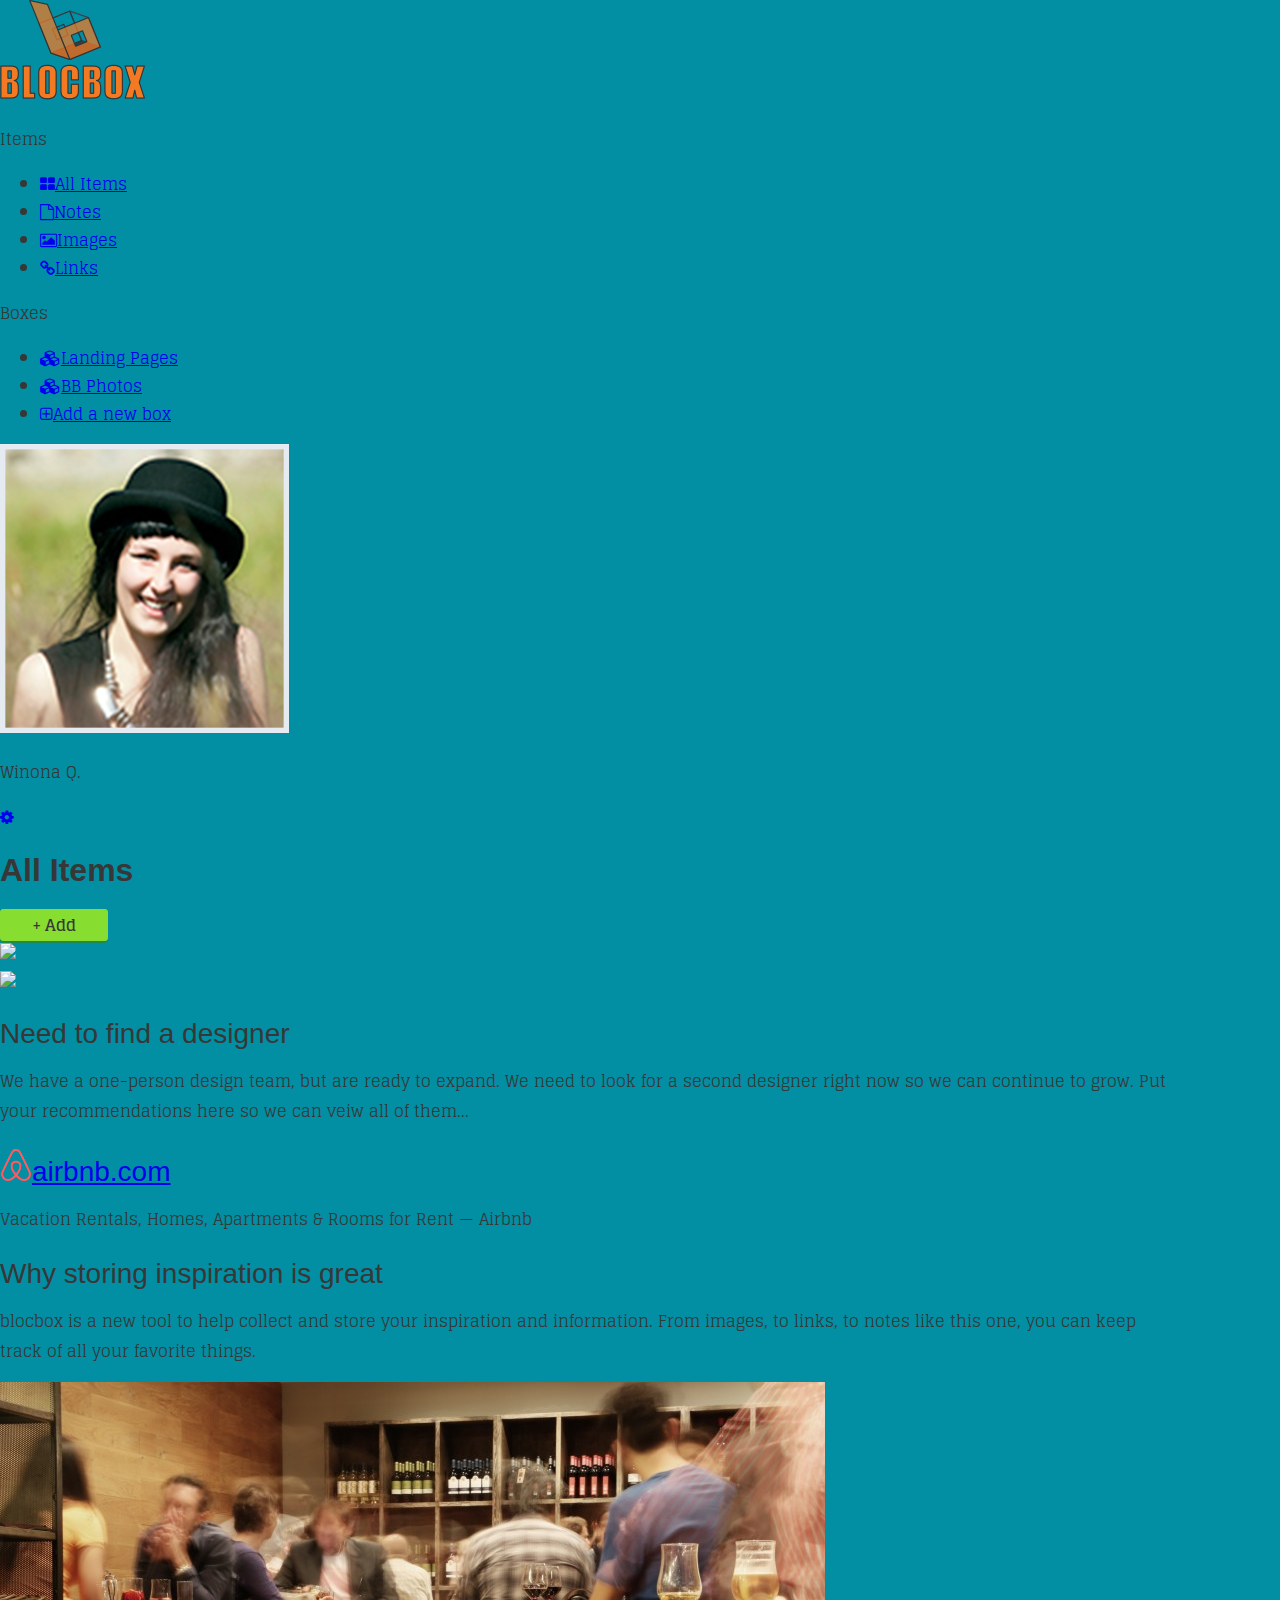
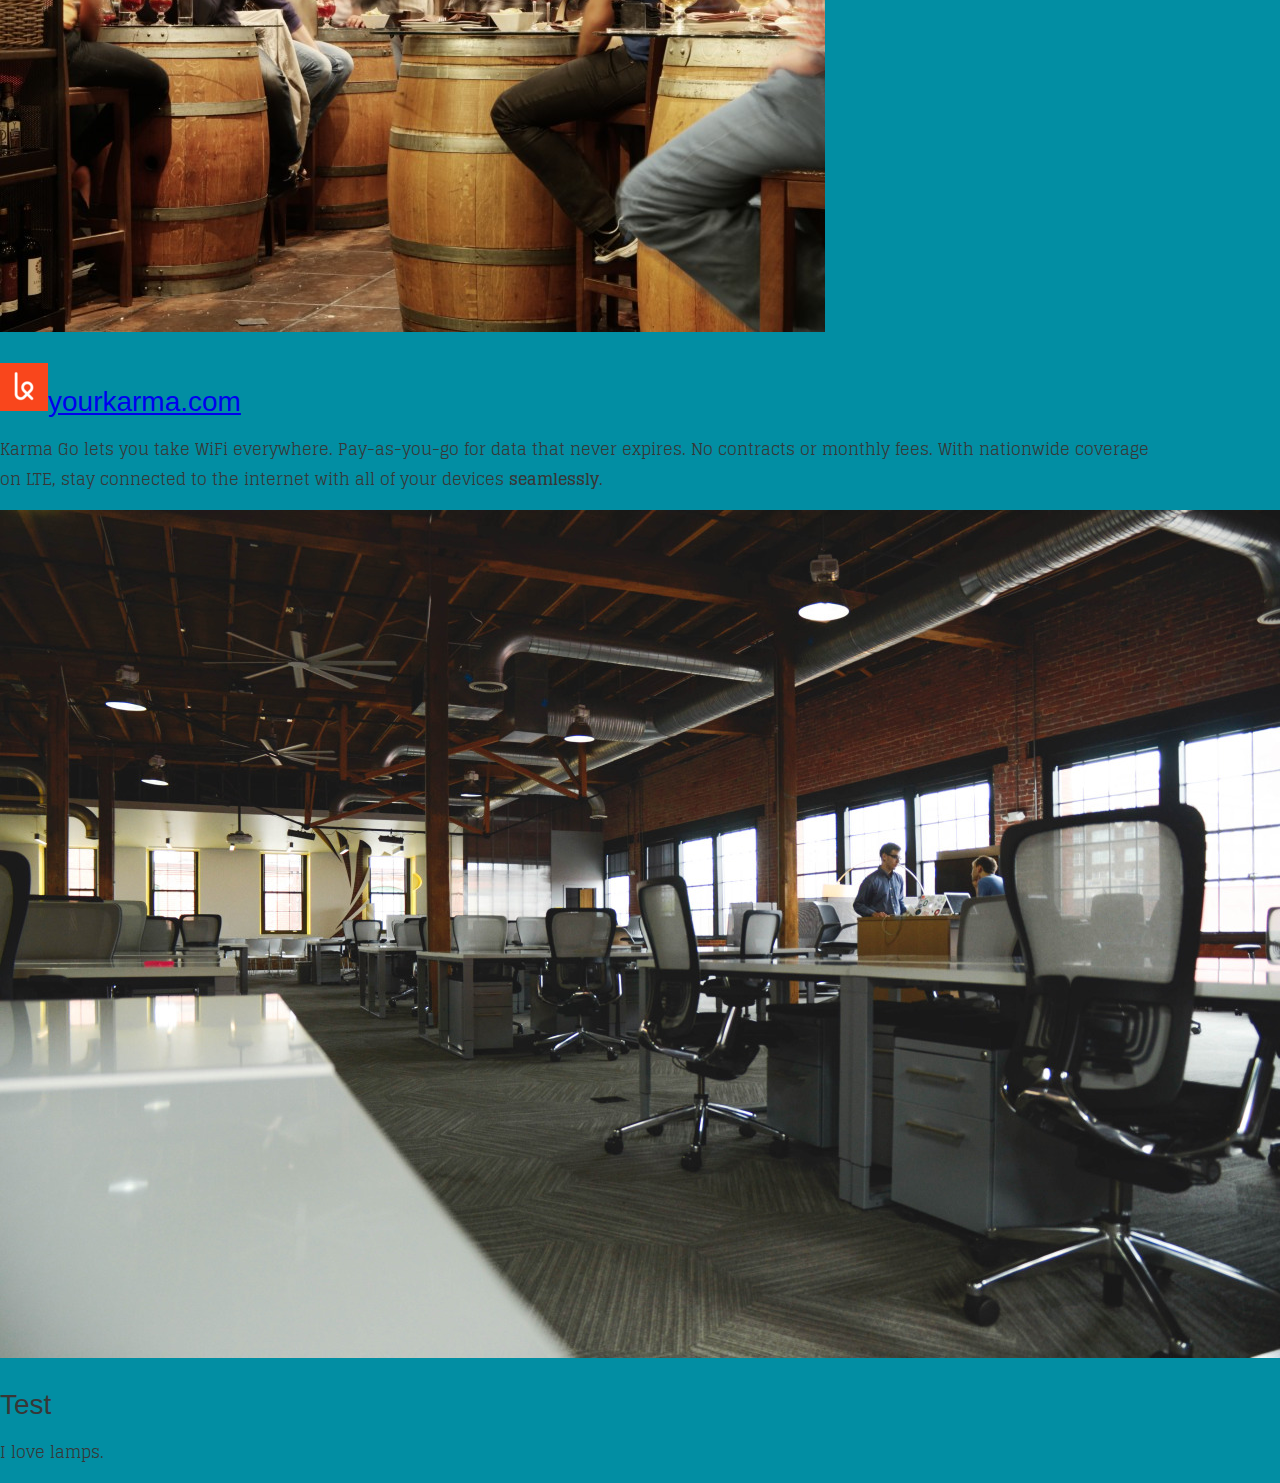
==== dashboard.html @ a73d9b35 "Assignment-33-completed" ====
<!DOCTYPE html>
<html lang="en-us">
<head>
    <meta http-equiv="X-UA-Compatible" content="IE=Edge">
    <meta name="viewport" content="width=device-width, initial-scale=1">
    <meta charset="UTF-8">
    <title>Dashboard | Blocbox</title>
<!--Google Fonts-->
    <link href='https://fonts.googleapis.com/css?family=Coda+Caption:800|Glegoo:400,700' rel='stylesheet' type='text/css'>
<!--CSS-->
    <link rel="stylesheet" href="css/normalize.css">
    <link rel="stylesheet" href="css/style.css">
    <link rel="stylesheet" href="css/font-awesome.css">
    <link rel="stylesheet" href="css/animate.css">
</head>
<body class="dashboard">
<!--Left Nav-->
    <nav id="left-nav" class="left-nav">
        <a href="#" class="site-logo"><img src="images/logo2.png" alt="Blocbox logo"></a>
        <div class="items">
            <p>Items</p>
            <ul>
                <li><a href="#"><i class="fa fa-th-large"></i>All Items</a></li>
                <li><a href="#"><i class="fa fa-file-o"></i>Notes</a></li>
                <li><a href="images.html"><i class="fa fa-picture-o"></i>Images</a></li>
                <li><a href="#"><i class="fa fa-link"></i>Links</a></li>
            </ul>
            <p>Boxes</p>
            <ul>
                <li><a href="#"><i class="fa fa-cubes"></i>Landing Pages</a></li>
                <li><a href="#"><i class="fa fa-cubes"></i>BB Photos</a></li>
                <li><a href="#"><i class="fa fa-plus-square-o"></i>Add a new box</a></li>
            </ul>
        </div>
        <div class="settings">
            <img src="images/Testimonial-4.png" alt="avatar">
            <p>Winona Q.</p>
            <a href="#"><i class="fa fa-cog"></i></a>
        </div>
    </nav>
    <main role="main">
<!--Content-->
        <section class="content">
            <div class="container">
                <div class="header">
                    <h1>All Items</h1>
                    <a href="#" class="btn">+ Add</a>
                </div>
            </div>
            <div class="container">
                <div class="content-item">
                    <div class="item-box">
                        <img src="https://static.pexels.com/photos/9352/glass-time-watch-business-large.jpg">
                    </div>
                </div>
                <div class="content-item">
                    <div class="item-box">
                        <img src="https://static.pexels.com/photos/6374/flowers-desk-office-vintage-large.jpg">
                    </div>
                </div>
                <div class="content-item">
                    <div class="item-box">
                        <h2>Need to find a designer</h2>
                        <p>We have a one-person design
team, but are ready to expand.
We need to look for a second
designer right now so we can
continue to grow.
Put your recommendations here
so we can veiw all of them...</p>
                    </div>
                </div>
                <div class="content-item">
                    <div class="item-box">
                        <h2><a href="#"><img src="images/airbnb.ico">airbnb.com</a></h2>
                        <p>Vacation Rentals, Homes,
Apartments &amp; Rooms for Rent &mdash;
Airbnb</p>
                    </div>
                </div>
                <div class="content-item">
                    <div class="item-box">
                        <h2>Why storing inspiration is great</h2>
                        <p>blocbox is a new tool to help
collect and store your
inspiration and information.
From images, to links, to notes
like this one, you can keep track
of all your favorite things.</p>
                    </div>
                </div>
                <div class="content-item">
                    <div class="item-box">
                        <img src="images/bar.jpg">
                    </div>
                </div>
                <div class="content-item">
                    <div class="item-box">
                        <h2><a href="#"><img src="images/karma.ico">yourkarma.com</a></h2>
                        <p>Karma Go lets you take WiFi
everywhere. Pay-as-you-go for
data that never expires. No
contracts or monthly fees. With
nationwide coverage on LTE,
stay connected to the internet
with all of your devices
<strong>seamlessly</strong>.</p>
                    </div>
                </div>
                <div class="content-item">
                    <div class="item-box">
                        <img src="images/office.jpg">
                    </div>
                </div>
                <div class="content-item">
                    <div class="item-box">
                        <h2>Test</h2>
                        <p>I love lamps.</p>
                    </div>
                </div>
            </div>
        </section>
    </main>
</body>
</html>
---- css/style.css ----
html, body{
    overflow-x: hidden;
}

body {
    font-family: "Glegoo", Times, serif;
    color: #373737;
    background: #028ea3;
}
h1, h2, h3, h4, h5, h6 {
    font-family: "Coda Caption", Arial, Helvetica, sans-serif;
}
h2 {
    font-size: 28px;
    font-weight: normal;
    margin-bottom: 5px;
}
p {
    font-size: 16px;
    line-height: 30px;
    font-weight: 400;
}

/* Grid */
.container{
/*    margin-right: auto;*/
/*    margin-left: auto;*/
/*    padding-left: 15px;*/
/*    padding-right: 15px;*/
    position: relative;
    width: 1440px;
}
.container:before,
.container:after {
    content: " ";
    display: table;
}
.container:after {
    clear:both;
}
.one-half, .one-third, .one-fourth {
    width: 96%;
    float: left;
    position: relative;
    min-height: 1px;
    margin: 0 2% 20px;
}
@media (min-width: 768px) {
    .container {
        width: 750px;
    }
}
@media (min-width: 992px) {
    .container {
        width: 970px;
    }
    .one-half {
        width: 46%;
    }
    .one-third {
        width: 29.33333%;
    }
    .one-fourth {
        width: 21%;
    }
}
@media (min-width: 1200px) {
    .container {
        width: 1170px;
    }
}

@media (min-width: 1500px) {
    .container {
        width: 1440px;
    }
}
/* Header */
header {
    color: #ffffff;
    background: #028ea3;
    background-image: url('../images/laptop.png'), linear-gradient(180deg, #028ea3 0%, #373737 90%);
    background-position: right bottom;
    background-repeat: no-repeat;
    margin: auto;
    height: 750px;
/*    width: 1440px;*/
}
header nav {
    padding: 1em 0;
}
header nav img {
    float: left;
    margin-left: 100px;
}
header nav ul {
    display: inline;
    text-align: right;
    float: right;
    margin: 0;
}
header nav ul > li {
    list-style-type: none;
    display: inline-block;
    margin: 0 15px;
}
header nav ul > li.btn-outline {
   padding:10px 15px;
   border:2px solid #e5eaf2;
   border-radius: 4px;
 }
header nav ul > li.btn-outline:hover {
   background:#FFFFFF;
}
header nav ul > li > a {
    color: #e5eaf2;
    text-decoration: none;
}
header nav ul > li.btn-outline:hover > a {
    color: #373737;
}
header .hero {
    text-align: center;
    display: block;
    position: relative;
/*    background-image: linear-gradient(180deg, #028ea3 0%, #373737 90%);*/
}
header .hero h1 {
    font-size: 30px;
    font-weight: normal;
    margin: 95px 0 0;
/*    float: left;*/
/*    display: block;*/
/*    position: relative;*/
}
header .hero p {
    font-size: 18px;
    line-height: 30px;
    font-weight: 100;
    margin: 30px 0 40px;
/*    float: left;*/
/*    clear: both;*/
/*    display: inline-block;*/
}
header .cta-1 {
    display: inline-block;
    float: left;
    clear: left;
    
}
/*header .hero-img{*/
/*    display: inline-block;*/
/*    position: relative;*/
/*    right: 0px;*/
/*
    width: 100%;
    float: right;
*/
/*    margin-right: -134px;*/
/*    margin: 0;*/
}
header .site-logo img {
    text-align: left;
    display: block;
    float: left;  
}
.btn {
    border-radius: 4px;
    color: #373737;
    font-weight: 800;
    text-decoration: none;
    padding: 0px 30px;
    background: #87dd30;
    border: 2px solid #87dd30;
    box-shadow: 0px 2px 0px 0px #22894e;
/*    float: left;*/
    clear: both;
}
/* Benefits */
/*Can't understand why there are a few pixels of space between the hero and the first benefits section*/
.benefits {
    text-align: center;
    margin-top: 0px;
    margin-left: auto;
    margin-right: auto;
    padding-top: 0;
/*    display: inline-block;*/
/*    position: relative;*/
/*    width: 454px;*/
}
.benefits i {
    font-size: 60px;
    color: #028ea3;
    margin: 0;
    vertical-align: middle;
    margin-top: 75px;
}
.benefits h2 {
    color: #028ea3;
}
.benefits p {
    font-size: 18px;
    line-height: 32px;
    font-weight: 800;
}
.right {
    color: #373737;
/*    display: block;*/
/*    width: 450px;*/
/*    position: relative*/
/*    float: right;*/
/*    clear: both;*/
}
.left {
    color: #373737;
/*    display: block;*/
    width: 450px;
/*    position: relative;*/
/*    float: left;*/
/*    clear: both;*/
}
#note {
    background-image: url('../images/Create-note.png');
    background-repeat: no-repeat;
    height: 454px;
    width: 100%;
/*    padding-left: 862px;*/
    margin: 0 auto;
}
#image {
    background-image: url('../images/Save-Images.png');
    background-repeat: no-repeat;
    height: 454px;
    width: 100%;
    margin: 0 auto;
}
#link {
    background-image: url('../images/Add-Links.png');
    height: 454px;
/*    width: 1440px;*/
    margin: 0 auto;
}

.content-right {
    width: 450px;
    display: block;
    float: right;
    margin-right: 100px;
}
.content-left {
    width: 450px;
    display: block;
    float: left;
    margin-left: 100px;
}
/* Pricing */
.pricing {
    background: #028ea3 url('../images/Pricing-bkg.png') top center no-repeat;
    background: url('../images/Pricing-bkg.png') top center no-repeat, linear-gradient (206deg, #373737 0%, #028ea3 94%);
    background-size: cover;
    text-align: center;
    padding: 4em 0;
/*    width: 1440px;*/
    margin: auto;
}
.pricing h2, .pricing p {
    color: #e5eaf2;
}
.pricing ul {
    margin: 0 auto;
    padding: 2em 0;
}
.pricing ul li {
    list-style-type: none;
}
.box {
    padding: 0 15px 15px;
    background: #e5eaf2;
    box-shadow: 0px 2px 4px 0px rgba(0,0,0,0.50);
    min-height: 439px;
    position: relative;
    margin-top: 25px;
}
.box.middle {
    min-height: 485px;
    margin-top: 0px;
}
.box h3 {
    font-family: "Coda Caption", Helvetica, Arial, sans-serif;
    text-transform: uppercase;
    background: #f37a28;
    left: 0;
    right: 0;
    top: 0;
    text-align: center;
    margin: 0 -15px 40px;
    padding: 20px 0;
}
.box h4 {
    font-size: 50px;
    margin: 40px 0 10px;
    color: #028ea3;
}
.box h4 span {
    font-size: 32px;
    vertical-align: top;
}
.box h4 span.month {
    font-family: "Glegoo", Times, serif;
    font-weight: 700;
    color: #373737;
    font-size: 20px;
    vertical-align: middle;
}
.box ul li {
    font-size: 18px;
    margin-bottom: 20px;
    font-weight: 400px;
}
.box .btn {
    position: absolute;
    bottom: 20px;
    left: 20px;
    right: 20px;
}
.small {
    font-size: 12px;
    line-height: 15px;
    font-style: italic;
}
.testimonials {
    padding: 4em 0;
    text-align: center;
    background: #fff;
/*    width: 1440px;*/
    margin: auto;
}
.testimonials h2 {
    color: #373737;
}
.testimonials ul li {
    list-style-type: none;
}
.up {
    margin-top: 30px;
}
.testimonials blockquote {
    color: #e5eaf2;
    text-align: left;
    font-style: italic;
    background: #028ea3;
    position: relative;
    padding: 30px;
    width: auto;
    margin: 0;
}
.testimonials ul li:before {
    content: '\201C';
    font-family: "Coda Caption", sans-serif;
    font-weight: 800;
    font-size: 80px;
    position: absolute;
    left: 10%;
    top: -1%;
    z-index: 1;
    color: rgba(255,255,255,0.3);
}
.testimonials blockquote:after {
    top: 100%;
    left: 13%;
    border: solid transparent;
    content: "";
    height: 0;
    width: 0;
    position: absolute;
    pointer-events: none;
    border-top-color: #028ea3;
    border-width: 10px;
    margin-left: -10px;
}
.testimonials img {
    height: 165px;
    width: 165px;
    border-radius: 50%;
    float: left;
    display: inline-block;
    margin: 20px 10px 0 0;
}

.testimonials p.name {
    float: left;
    display:inline-block;
    text-align: center;
    font-size: 13px;
    margin-top: 30px;
    line-height: 16px;
}
hr.style-two {
    border: 0;
    height: 1px;
    background-image: linear-gradient(to right, rgba(0, 0, 0, 0), rgba(0, 0, 0, 0.75), rgba(0, 0, 0, 0));
    display: block;
    clear: both;
}
/*Footer*/
footer {
    background-color: #028ea3;
    background-image: linear-gradient(to top, #373737 50%, #028ea3 50%);
    color: #fff;
    height: 150px;
    position: relative;
    overflow: hidden;
    z-index: 0;
    width: 100%;
    margin: auto;
}

footer p, footer nav ul {
    font-size: 14px;
    font-weight: 400;
    text-align: center;
    margin: 10px 0;
/*This isn't what I think it should be but it halfway works*/
/*    margin-left: -200px;*/
}
/*
footer p {
    margin-left: -200px;
}
*/
footer nav ul li {
    list-style-type: none;
    display: inline;
}
footer nav ul li a {
    color: #fff;
    text-decoration: none;
/*    text-align: center;*/
}
footer .right-footer-block {
/*    background-color: transparent;*/
}
footer .logo {
    padding: 1.3em 0;
    margin-left: 100px;
    display: block;
}
@media (min-width: 991px) {
    footer {
        background-color: #028ea3;
        background-image: linear-gradient(to bottom,#028ea3 0%,#373737 90%)
    }
}
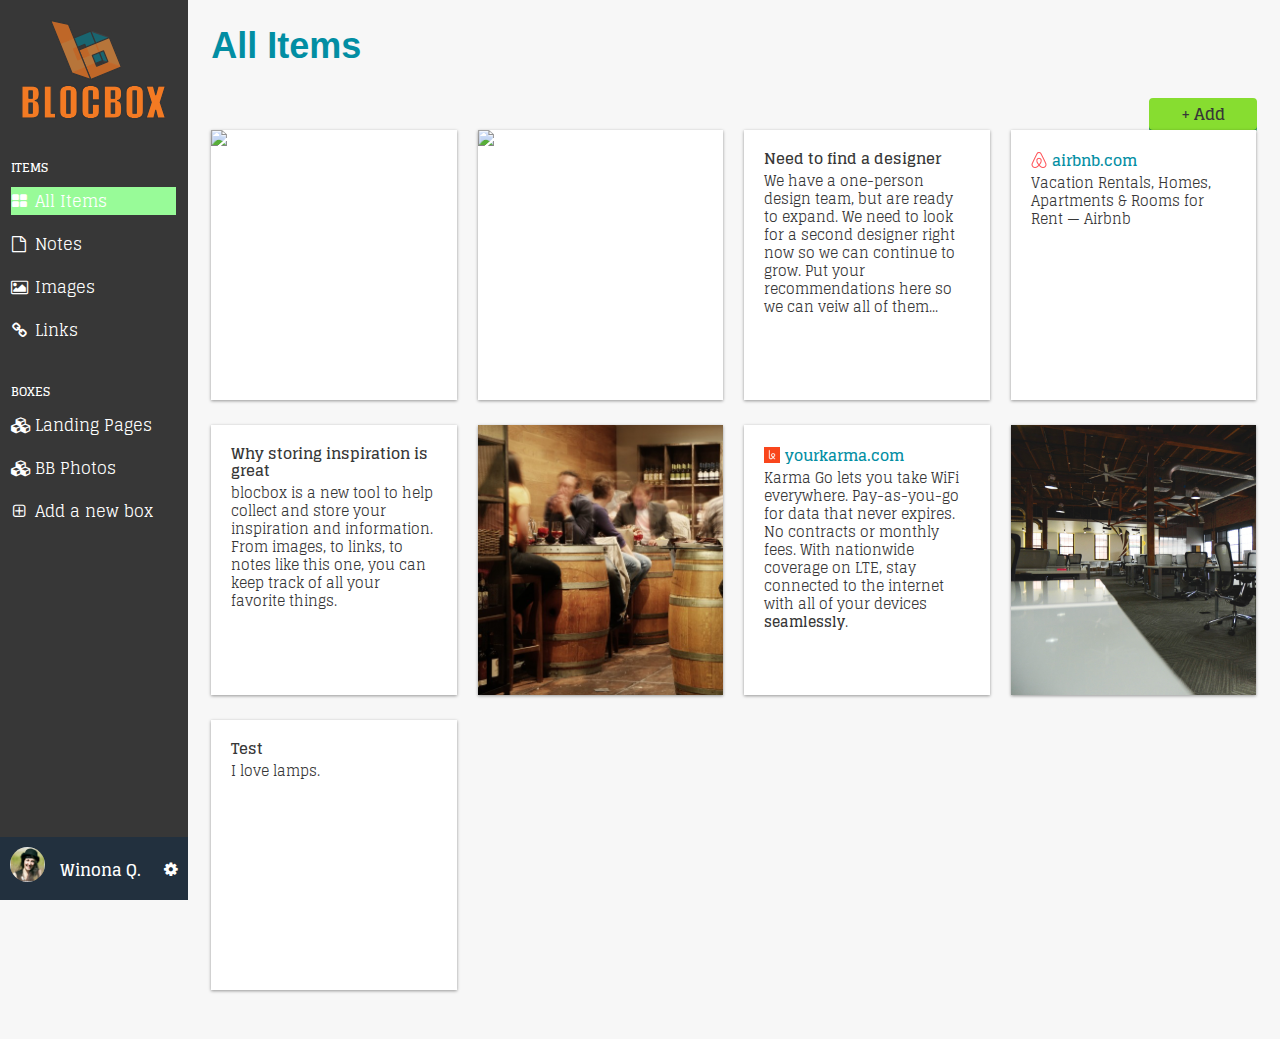
==== commit 4eef6036: "Assignment-34-completed" ====
--- a/dashboard.html
+++ b/dashboard.html
@@ -20,7 +20,7 @@
         <div class="items">
             <p>Items</p>
             <ul>
-                <li><a href="#"><i class="fa fa-th-large"></i>All Items</a></li>
+                <li class="active"><a href="dashboard.html"><i class="fa fa-th-large"></i>All Items</a></li>
                 <li><a href="#"><i class="fa fa-file-o"></i>Notes</a></li>
                 <li><a href="images.html"><i class="fa fa-picture-o"></i>Images</a></li>
                 <li><a href="#"><i class="fa fa-link"></i>Links</a></li>
--- a/css/style.css
+++ b/css/style.css
@@ -450,4 +450,202 @@
         background-color: #028ea3;
         background-image: linear-gradient(to bottom,#028ea3 0%,#373737 90%)
     }
-}+}
+/*Dashboard*/
+.dashboard {
+    background: #f7f7f7;
+}
+.left-nav {
+    height: 100vh;
+    width: 14.6666666667%;
+    color: #fff;
+    background: #373737;
+/*    background-image: linear-gradient(206deg, #028ea3 0%, #373737 94%);*/
+    float: left;
+    position: fixed;
+    display: block;
+}
+.left-nav .site-logo {
+    padding: 20px 0;
+    background: #373737;
+    display: block;
+    text-align: center;
+}
+.left-nav .items {
+    padding: 0 6%;
+}
+.left-nav .items p {
+    font-weight: 800;
+    text-transform: uppercase;
+    font-size: 12px;
+    line-height: 15px;
+}
+.left-nav .items ul {
+    margin: 0 0 40px;
+    padding: 0;
+}
+.left-nav .items ul li {
+    list-style-type: none;
+    margin-bottom: 15px;
+}
+.left-nav .items ul li a {
+    color: #fff;
+    text-decoration: none;
+    font-weight: 100;
+}
+.left-nav .items ul li a i {
+    width: 16px;
+    text-align: center;
+    margin-right: 8px;
+}
+.left-nav .items ul li.active {
+    background-color: palegreen;
+}
+/*Left Navbar Settings*/
+.left-nav .settings {
+    position: absolute;
+    background: #22303e;
+    width: 100%;
+    bottom: 0;
+    left: 0;
+    right: 0;
+    padding: 10px 0;
+}
+.left-nav .settings img {
+    height: 35px;
+    width: 35px;
+    border-radius: 50%;
+    margin-left: 10px;
+    display: inline-block;
+}
+.left-nav .settings p {
+    display: inline-block;
+    vertical-align: top;
+    padding-top: 8px;
+    font-weight: 800;
+    margin: 0 0 0 10px;
+}
+.left-nav .settings a {
+    color: #fff;
+    text-decoration: none;
+    text-align: right;
+    float: right;
+    margin-right: 10px;
+    margin-top: 8px;
+}
+/*Content*/
+.content {
+    padding: 6em 1% 1.5em;
+    float: right;
+    width: 98%;
+    position: relative;
+}
+.content .header {
+    margin: 0 1% 20px;
+}
+.content .header h1 {
+    font-family: "Coda Caption", Helvetica, Arial, sans-serif;
+    margin: 0 0 30px;
+    font-size: 36px;
+    color: #028ea3;
+    line-height: 44px;
+    float: left;
+    display: inline-block;
+}
+.content .header > a {
+    float: right;
+}
+.content-item {
+    width: 96%;
+    margin: 0 2% 25px;
+    float: left;
+    display: block;
+}
+.item-box {
+    display: block;
+    height: 230px;
+    background: #fff;
+    box-shadow: 0px 1px 3px 0px rgba(0,0,0,0.40);
+    position: relative;
+    overflow: hidden;
+    padding: 20px;
+}
+/*Larger Mobile Devices*/
+@media (min-width:460px) {
+    .content {
+        padding: 1.5em 1%;
+        float: right;
+        width: 90%;
+        position: relative;
+    }
+    .content-item {
+        width: 46%;
+        margin: 0 2% 25px;
+        float: left;
+        display: block;
+    }
+}
+/*Tablets*/
+@media (min-width: 768px) {
+    .content {
+        padding: 1.5em 5%;
+        float: right;
+        width: 90%;
+        position: relative;
+    }
+    .content > .container {
+        width: 700px;
+    }
+    .content-item {
+        width: 31.33333%;
+        margin: 0 1% 25px;
+    }
+}
+/*Laptops and Desktops*/
+@media (min-width: 992px) {
+    .content {
+        padding: 1.5em 1%;
+        float: right;
+        width: 83.3333333%;
+        position: relative;
+    }
+    .content > .container {
+        width: auto;
+    }
+    .content-item {
+        width: 23%;
+        margin: 0 1% 25px;
+    }
+}
+.item-box > img {
+    position: absolute;
+    height: 100%;
+    width: auto;
+    top:0;
+    left:0;
+    right:0;
+}
+.item-box h2 {
+    font-family: 'Glegoo', Verdana, serif;
+    font-weight: 800;
+    font-size: 15px;
+    line-height: 17px;
+    margin: 0;
+}
+.item-box h2 a {
+    color: #028ea3;
+    text-decoration: none;
+}
+.item-box h2 img {
+    width: 16px;
+    height: 16px;
+    position: relative;
+    top: 2px;
+    margin-right: 5px;
+}
+.item-box p {
+    font-size: 14px;
+    color: #373737;
+    line-height: 18px;
+    margin: 5px 0 0;
+}
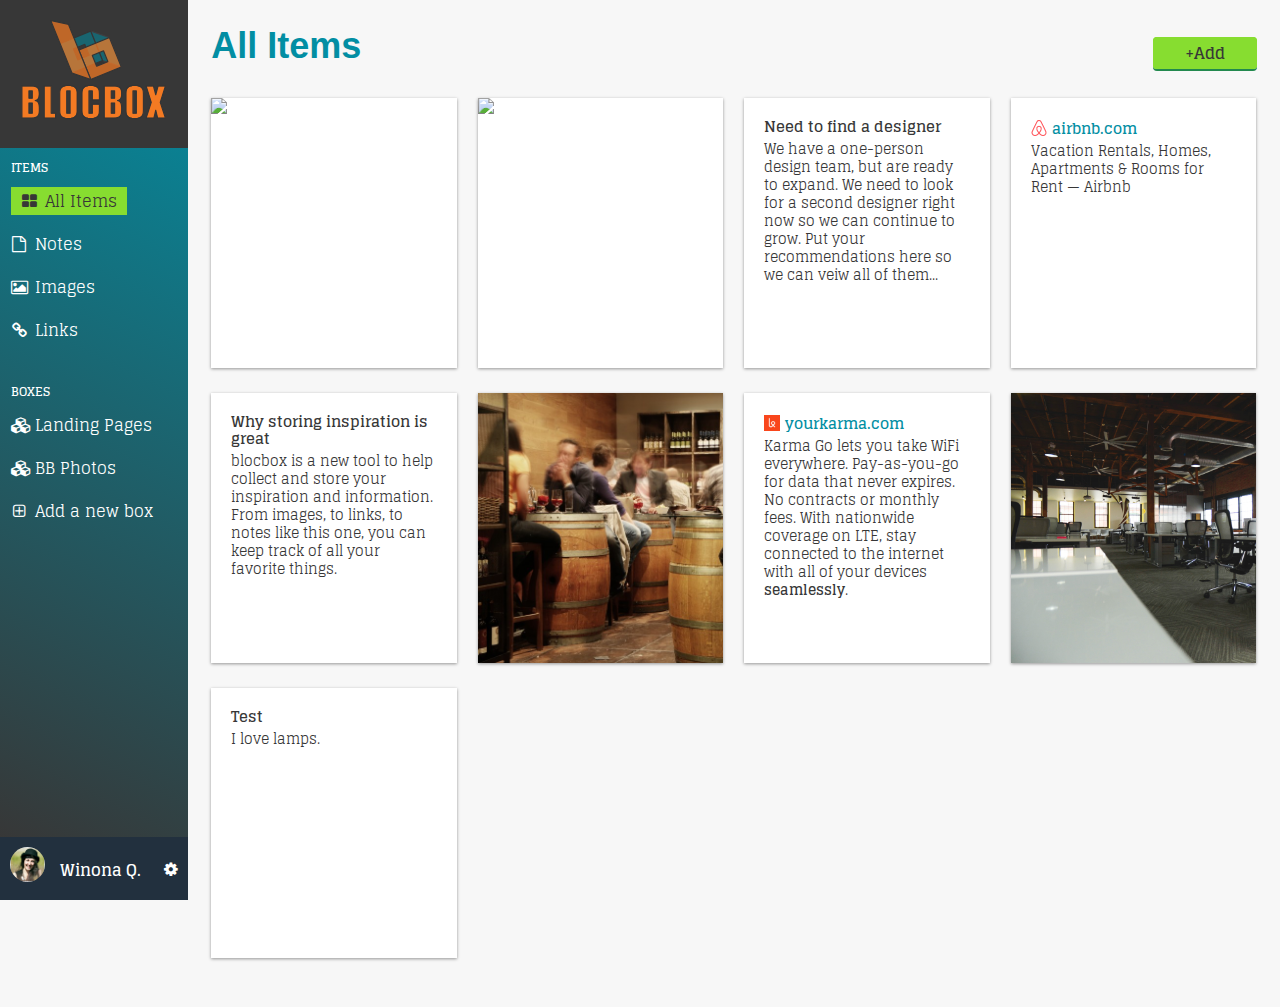
==== commit 7475ac81: "Assignment-35" ====
--- a/dashboard.html
+++ b/dashboard.html
@@ -12,8 +12,11 @@
     <link rel="stylesheet" href="css/style.css">
     <link rel="stylesheet" href="css/font-awesome.css">
     <link rel="stylesheet" href="css/animate.css">
+    <link rel="stylesheet" href="css/dropit.css">
 </head>
 <body class="dashboard">
+<!--Responsive Nav-->
+<a class="hamburger" id="menu" href="#">&#9776;</a>
 <!--Left Nav-->
     <nav id="left-nav" class="left-nav">
         <a href="#" class="site-logo"><img src="images/logo2.png" alt="Blocbox logo"></a>
@@ -44,7 +47,16 @@
             <div class="container">
                 <div class="header">
                     <h1>All Items</h1>
-                    <a href="#" class="btn">+ Add</a>
+                    <ul class="menu">
+                        <li>
+                            <a href="#" class="btn">+Add</a>
+                            <ul>
+                                <li><a href="#"><i class="fa fa-file-o"></i> Note</a></li>
+                                <li><a href="#"><i class="fa fa-picture-o"></i> Image</a></li>
+                                <li><a href="#"><i class="fa fa-link"></i> Link</a></li>
+                            </ul>
+                        </li>
+                    </ul>
                 </div>
             </div>
             <div class="container">
@@ -121,5 +133,13 @@
             </div>
         </section>
     </main>
+    <script src="js/jquery-2.1.4.min.js"></script>
+    <script src="js/dropit.js"></script>
+    <script type="text/javascript">
+        $(".menu").dropit();
+        $("#menu").click(function() {
+            $("#left-nav").toggleClass("open", 200);
+        });
+    </script>
 </body>
 </html>--- a/css/style.css
+++ b/css/style.css
@@ -175,6 +175,7 @@
     box-shadow: 0px 2px 0px 0px #22894e;
 /*    float: left;*/
     clear: both;
+    margin-bottom: 10px;
 }
 /* Benefits */
 /*Can't understand why there are a few pixels of space between the hero and the first benefits section*/
@@ -456,14 +457,47 @@
     background: #f7f7f7;
 }
 .left-nav {
-    height: 100vh;
-    width: 14.6666666667%;
+    height: 100%;
+    width: 280px;
+/*    color: #fff;*/
+/*    background: #373737;*/
+/*    background-image: linear-gradient(206deg, #028ea3 0%, #373737 94%);*/
+/*    float: left;*/
+    position: absolute;
+/*    display: block;*/
+    -webkit-transition: all 0.3s ease-in-out;
+    -moz-transition: all 0.3s ease-in-out;
+    -o-transition: all 0.3s ease-in-out;
+    transition: all 0.3s ease-in-out;
+    transform: translate(-280px,0);
+        -webkit-transform: translate(-280px,0);
+        -o-transform: translate(-280px,0);
+        -moz-transform: translate(-280px,0);
+}
+.left-nav.open{
+    display: block;
+    width: 280px;
+    -webkit-transition: all 0.3s ease-in-out;
+    -moz-transition: all 0.3s ease-in-out;
+    -o-transition: all 0.3s ease-in-out;
+    transition: all 0.3s ease-in-out;
+    transform: translate(0,0);
+        -webkit-transform: translate(0,0);
+        -o-transform: translate(0,0);
+        -moz-transform: translate(0,0);
+        z-index: 100;
+}
+.hamburger {
+    position: absolute;
+    z-index: 1000;
+    background: #373737;
     color: #fff;
-    background: #373737;
-/*    background-image: linear-gradient(206deg, #028ea3 0%, #373737 94%);*/
-    float: left;
-    position: fixed;
-    display: block;
+    text-decoration: none;
+    font-size: 22px;
+    padding: 10px 15px;
+    border-radius: 4px;
+    left: 5px;
+    top: 15px;
 }
 .left-nav .site-logo {
     padding: 20px 0;
@@ -498,8 +532,11 @@
     text-align: center;
     margin-right: 8px;
 }
-.left-nav .items ul li.active {
-    background-color: palegreen;
+.left-nav .items ul li.active a {
+    background-color: #87dd30;
+    color: #373737;
+    padding-left: 10px;
+    padding-right: 10px;
 }
 /*Left Navbar Settings*/
 .left-nav .settings {
@@ -616,6 +653,30 @@
         width: 23%;
         margin: 0 1% 25px;
     }
+    .left-nav {
+        height: 100vh;
+        width: 14.666666666%;
+        color: #fff;
+        background: #34495e;
+        background-image: linear-gradient(206deg, #028ea3 0%, #373737 94%);
+        float: left;
+        position: fixed;
+        display: block;
+        transform: translate(0,0);
+        -webkit-transform: translate(0,0);
+        -o-transform: translate(0,0);
+        -moz-transform: translate(0,0);
+    }
+    .left-nav.open{
+        width: 14.666666666%;
+        transform: translate(0,0);
+        -webkit-transform: translate(0,0);
+        -o-transform: translate(0,0);
+        -moz-transform: translate(0,0);
+    }
+    .hamburger {
+        display: none;
+    }
 }
 .item-box > img {
     position: absolute;
--- a/css/dropit.css
+++ b/css/dropit.css
@@ -0,0 +1,57 @@
+/*
+ * Dropit v1.1.0
+ * http://dev7studios.com/dropit
+ *
+ * Copyright 2012, Dev7studios
+ * Free to use and abuse under the MIT license.
+ * http://www.opensource.org/licenses/mit-license.php
+ */
+
+/* These styles assume you are using ul and li */
+.dropit {
+    list-style: none;
+	padding: 0;
+	margin: 15px 0 0;
+    float: right;
+    display: inline-block;
+}
+.dropit .dropit-trigger { position: relative; }
+.dropit .dropit-submenu {
+    position: absolute;
+    top: 100%;
+    right: 0; /* dropdown left or right */
+    z-index: 1000;
+    display: none;
+    min-width: 100px;
+    list-style: none;
+	padding: 20px;
+	margin: 20px 0 0;
+}
+.dropit .dropit-open .dropit-submenu { 
+    display: block; 
+    background: #fff;
+    box-shadow: 0px 2px 4px 0px rgba(0,0,0,0.30);
+    border-radius: 4px;
+}
+.dropit .dropit-open .dropit-submenu:after {
+    content: " ";
+    position: absolute;
+    border-style: solid;
+    border-width: 0 8px 8px;
+    border-color: #fff transparent;
+    display: block;
+    width: 0;
+    z-index: 1;
+    top: -8px;
+    right: 10px;
+}
+.dropit .dropit-open .dropit-submenu li {
+    display: block;
+    margin-bottom: 20px;
+}
+.dropit .dropit-open .dropit-submenu li a {
+    color: #373737;
+    text-decoration: none;
+    font-family: "Glegoo", serif;
+    font-weight: 800;
+}
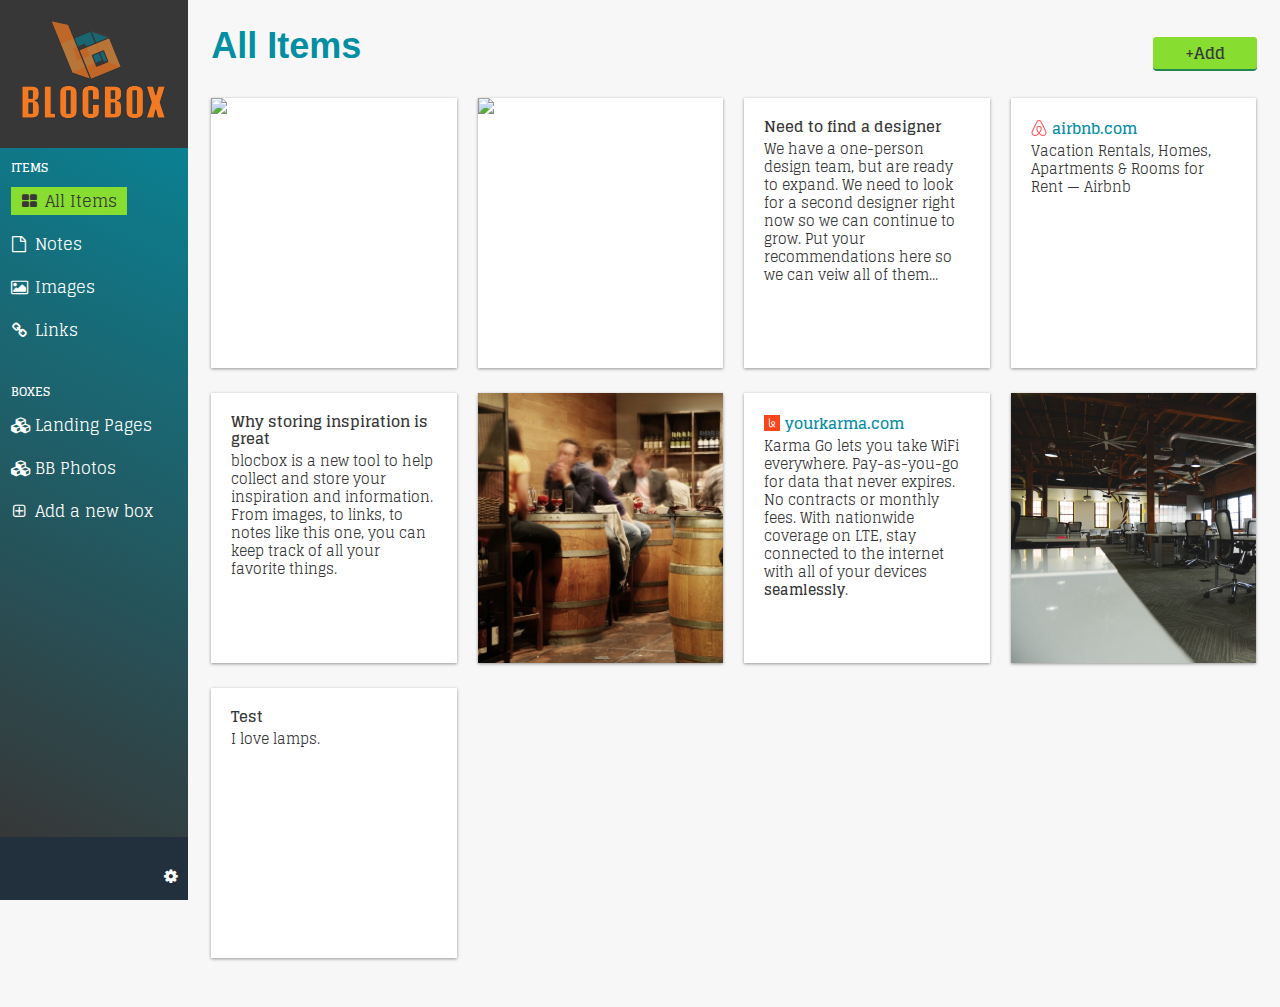
==== commit d2c126be: "assignment-35-done" ====
--- a/dashboard.html
+++ b/dashboard.html
@@ -38,7 +38,16 @@
         <div class="settings">
             <img src="images/Testimonial-4.png" alt="avatar">
             <p>Winona Q.</p>
-            <a href="#"><i class="fa fa-cog"></i></a>
+            <ul class="settings">
+                <li>
+                    <a href="#"><i class="fa fa-cog"></i></a>
+                    <ul>
+                        <li><a href="#"><i class="fa fa-cog"></i> Account Settings</a></li>
+                        <li><a href="#"><i class="fa fa-users"></i> Collaborators</a></li>
+                        <li><a href="#"><i class="fa fa-sign-out"></i> Sign Out</a></li>
+                    </ul>
+                </li>
+            </ul>
         </div>
     </nav>
     <main role="main">
@@ -137,6 +146,7 @@
     <script src="js/dropit.js"></script>
     <script type="text/javascript">
         $(".menu").dropit();
+        $(".settings").dropit();
         $("#menu").click(function() {
             $("#left-nav").toggleClass("open", 200);
         });
--- a/css/style.css
+++ b/css/style.css
@@ -421,14 +421,8 @@
     font-weight: 400;
     text-align: center;
     margin: 10px 0;
-/*This isn't what I think it should be but it halfway works*/
-/*    margin-left: -200px;*/
-}
-/*
-footer p {
-    margin-left: -200px;
-}
-*/
+}
+
 footer nav ul li {
     list-style-type: none;
     display: inline;
@@ -436,7 +430,7 @@
 footer nav ul li a {
     color: #fff;
     text-decoration: none;
-/*    text-align: center;*/
+
 }
 footer .right-footer-block {
 /*    background-color: transparent;*/
@@ -446,7 +440,7 @@
     margin-left: 100px;
     display: block;
 }
-@media (min-width: 991px) {
+@media (min-width: 992px) {
     footer {
         background-color: #028ea3;
         background-image: linear-gradient(to bottom,#028ea3 0%,#373737 90%)
@@ -459,20 +453,20 @@
 .left-nav {
     height: 100%;
     width: 280px;
-/*    color: #fff;*/
-/*    background: #373737;*/
-/*    background-image: linear-gradient(206deg, #028ea3 0%, #373737 94%);*/
-/*    float: left;*/
+    color: #fff;
+    background: #373737;
+    background-image: linear-gradient(206deg, #028ea3 0%, #373737 94%);
+    float: left;
     position: absolute;
-/*    display: block;*/
+    display: block;
     -webkit-transition: all 0.3s ease-in-out;
     -moz-transition: all 0.3s ease-in-out;
     -o-transition: all 0.3s ease-in-out;
     transition: all 0.3s ease-in-out;
     transform: translate(-280px,0);
-        -webkit-transform: translate(-280px,0);
-        -o-transform: translate(-280px,0);
-        -moz-transform: translate(-280px,0);
+        -webkit-transform: translate(-280px,0); /**Chrome & Safari**/
+        -o-transform: translate(-280px,0); /**Opera**/
+        -moz-transform: translate(-280px,0); /**Firefox**/
 }
 .left-nav.open{
     display: block;
@@ -657,7 +651,7 @@
         height: 100vh;
         width: 14.666666666%;
         color: #fff;
-        background: #34495e;
+        background: #028ea3;
         background-image: linear-gradient(206deg, #028ea3 0%, #373737 94%);
         float: left;
         position: fixed;
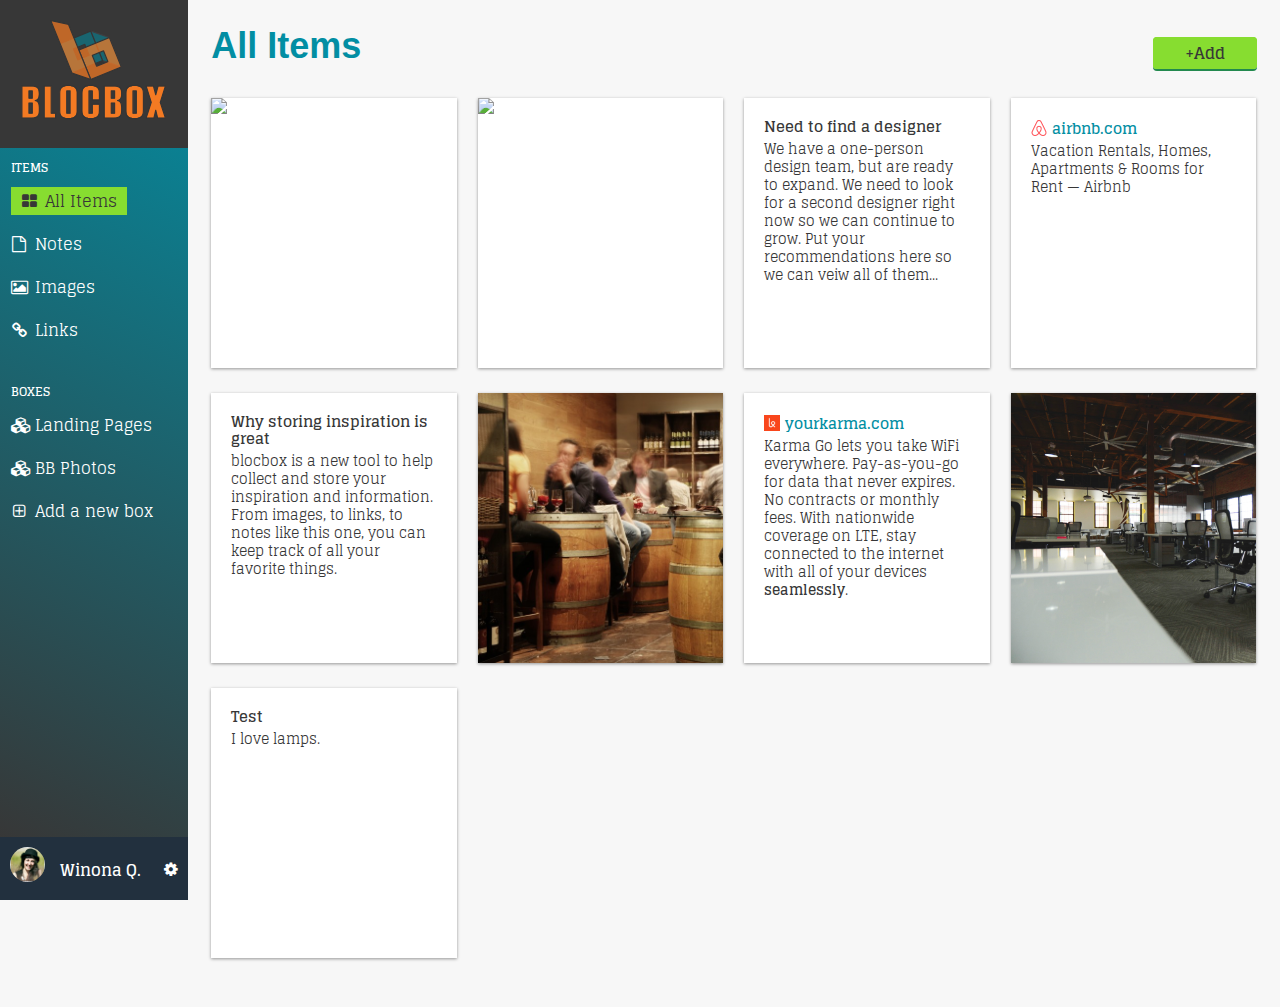
==== commit 75efbb81: "Assignment-35-complete" ====
--- a/dashboard.html
+++ b/dashboard.html
@@ -38,7 +38,7 @@
         <div class="settings">
             <img src="images/Testimonial-4.png" alt="avatar">
             <p>Winona Q.</p>
-            <ul class="settings">
+            <ul class="menu">
                 <li>
                     <a href="#"><i class="fa fa-cog"></i></a>
                     <ul>
@@ -146,7 +146,6 @@
     <script src="js/dropit.js"></script>
     <script type="text/javascript">
         $(".menu").dropit();
-        $(".settings").dropit();
         $("#menu").click(function() {
             $("#left-nav").toggleClass("open", 200);
         });
--- a/css/style.css
+++ b/css/style.css
@@ -559,8 +559,8 @@
 .left-nav .settings a {
     color: #fff;
     text-decoration: none;
-    text-align: right;
-    float: right;
+/*    text-align: right;*/
+    float: left;
     margin-right: 10px;
     margin-top: 8px;
 }
--- a/css/dropit.css
+++ b/css/dropit.css
@@ -18,7 +18,7 @@
 .dropit .dropit-trigger { position: relative; }
 .dropit .dropit-submenu {
     position: absolute;
-    top: 100%;
+    top: 20px;
     right: 0; /* dropdown left or right */
     z-index: 1000;
     display: none;
@@ -49,9 +49,43 @@
     display: block;
     margin-bottom: 20px;
 }
+.dropit .dropit-open .dropit-submenu li:last-child {
+    margin-bottom: 0px;
+}
 .dropit .dropit-open .dropit-submenu li a {
     color: #373737;
     text-decoration: none;
     font-family: "Glegoo", serif;
     font-weight: 800;
+    text-align: left;
 }
+.settings .dropit {
+    list-style: none;
+	padding: 0;
+	margin: 0;
+}
+.settings .dropit .dropit-submenu {
+    position: absolute;
+    top: auto;
+    bottom: 10px;
+    right: 0; /* dropdown left or right */
+    z-index: 1000;
+    display: none;
+    min-width: 170px;
+    list-style: none;
+	padding: 20px;
+	margin: 20px 0 0;
+    text-align: left;
+}
+.settings .dropit .dropit-open .dropit-submenu:after {
+    content: " ";
+    position: absolute;
+    border-style: solid;
+    border-width: 8px 8px 0;
+    border-color: #fff transparent;
+    display: block;
+    width: 0;
+    z-index: 1;
+    top: 148px;
+    right: 10px;
+}